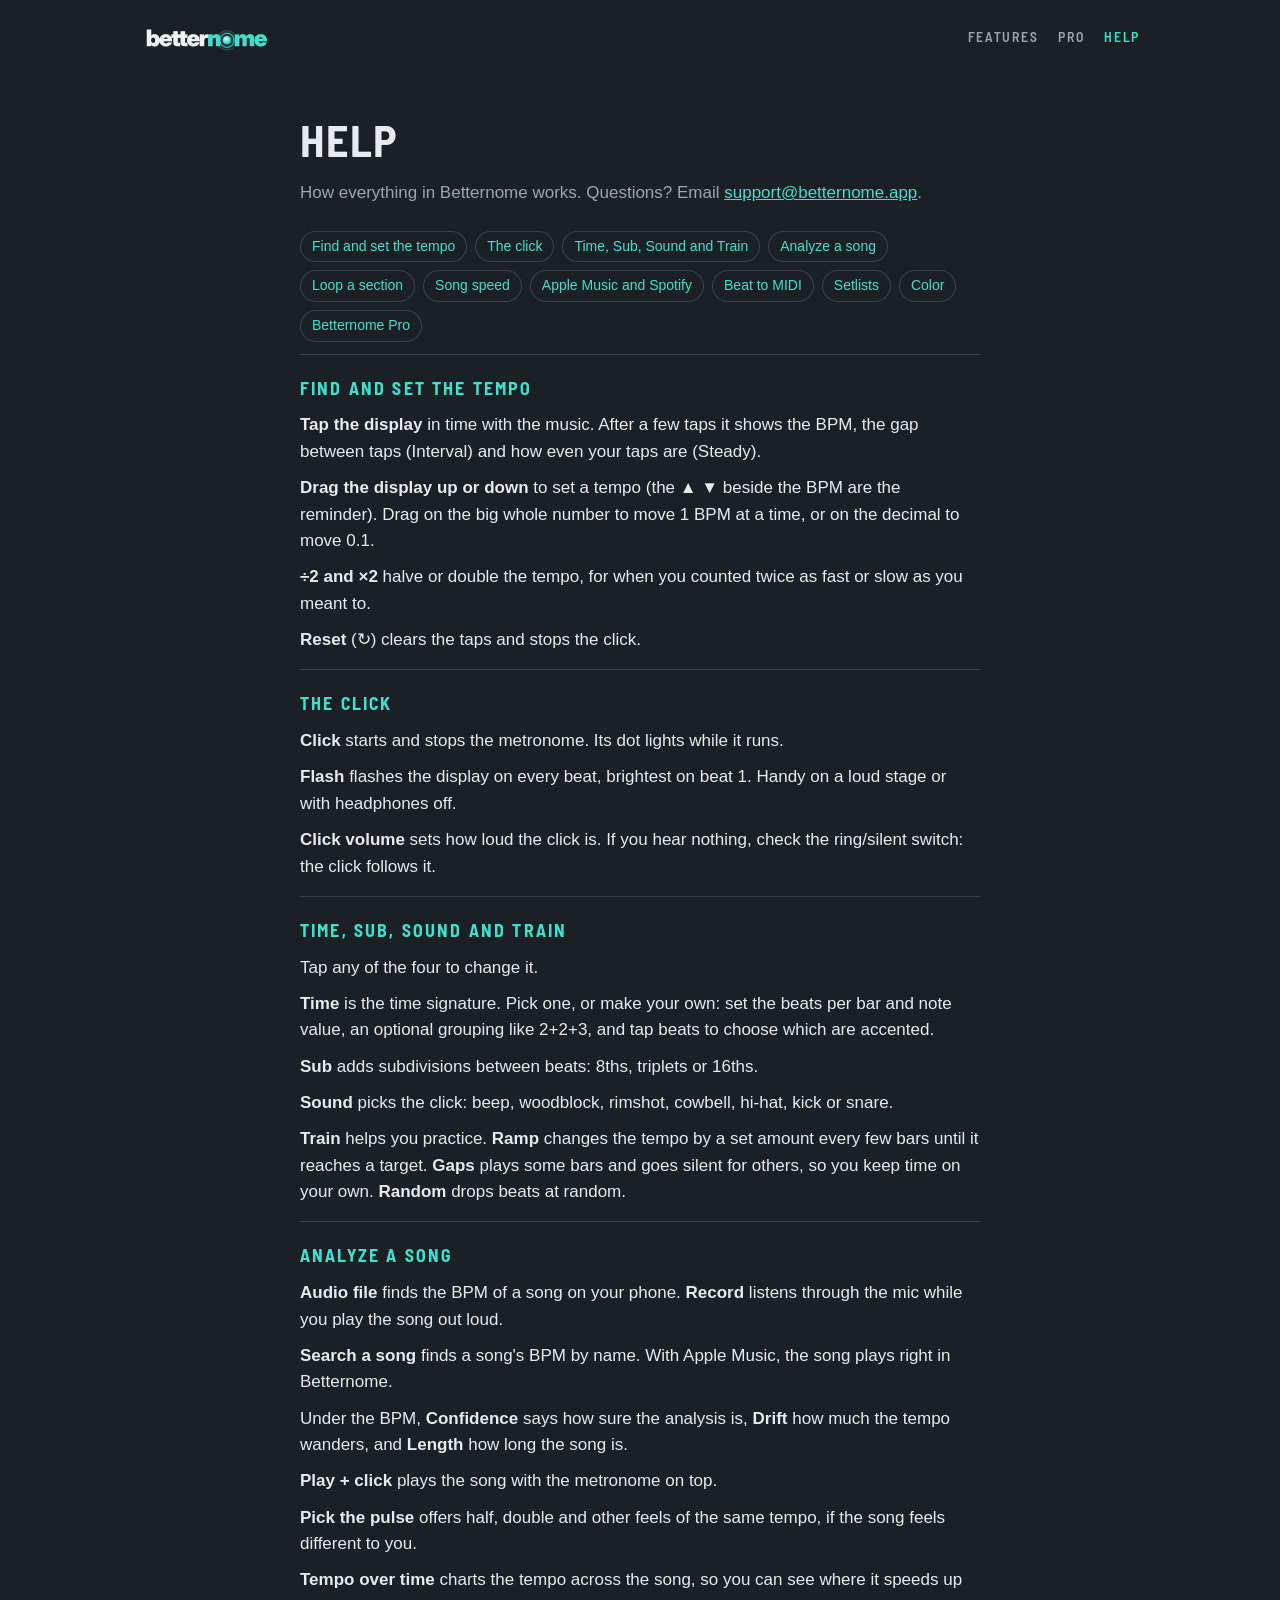
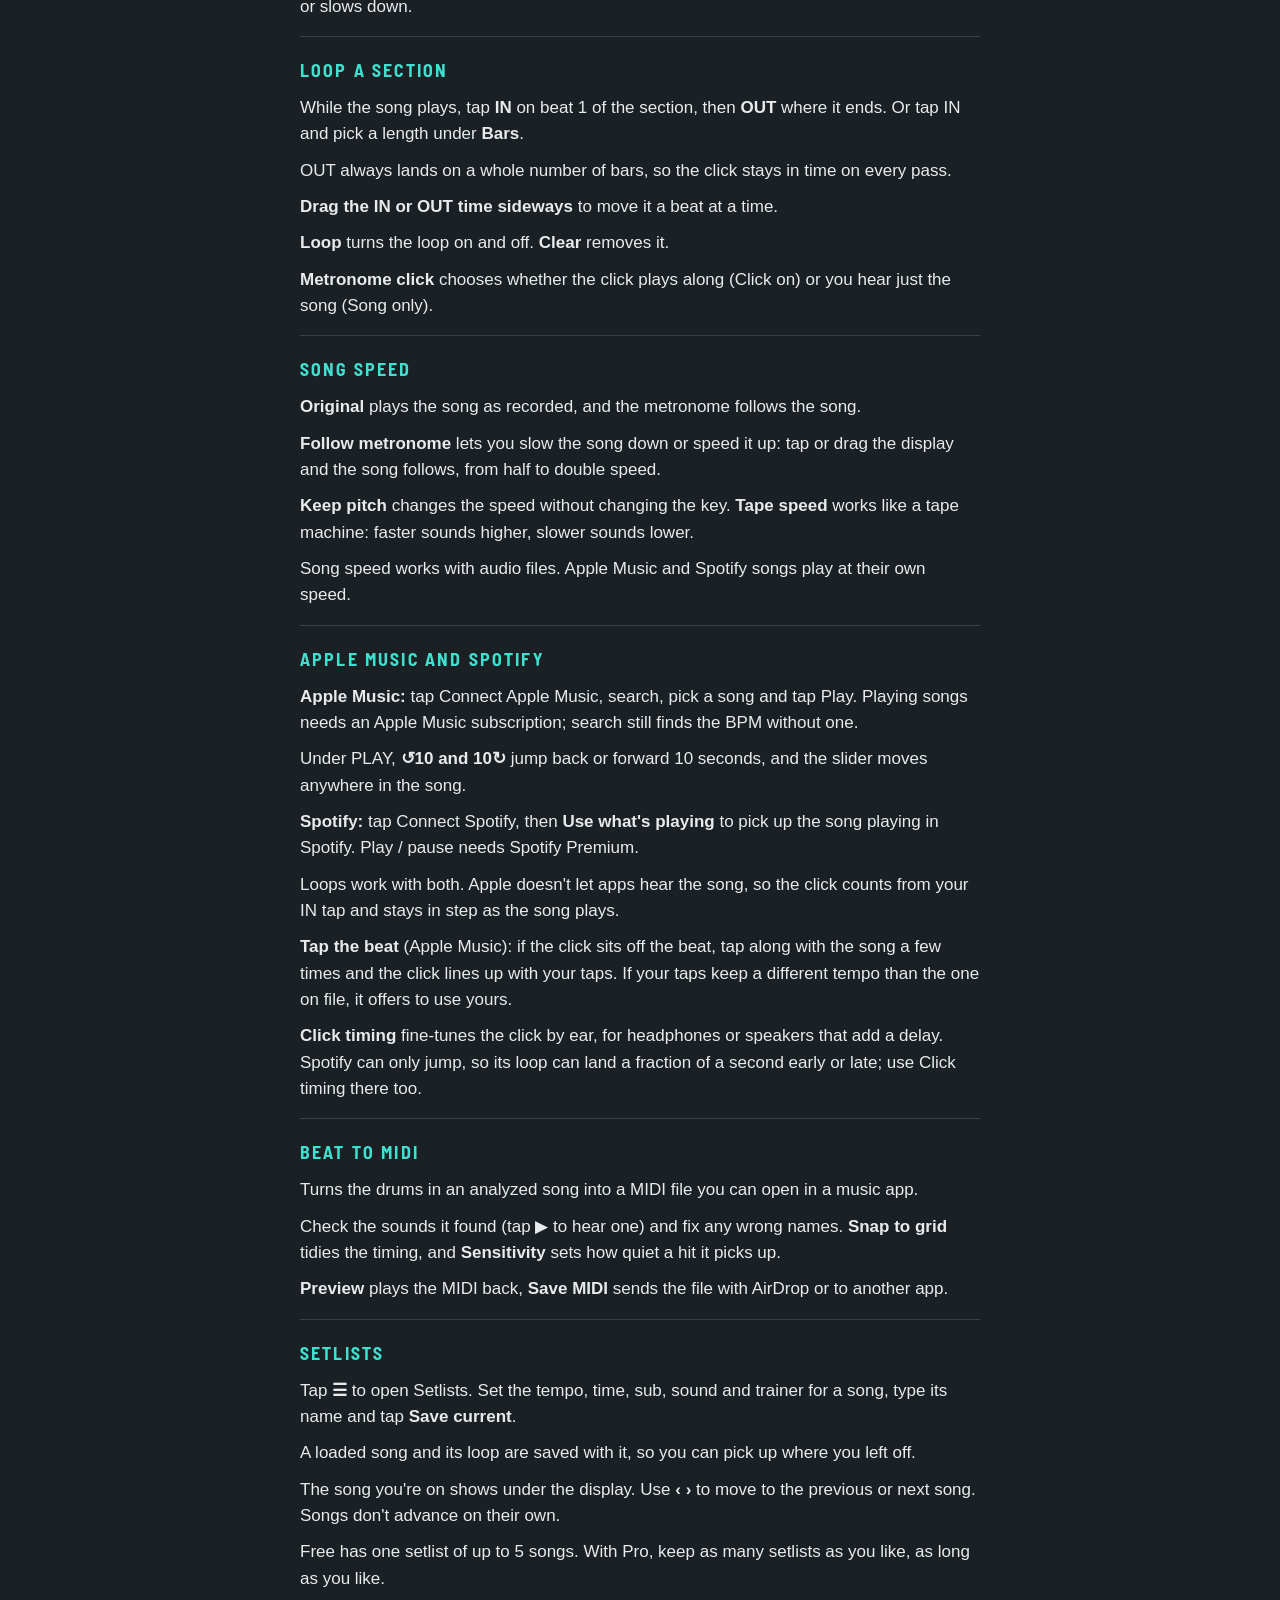
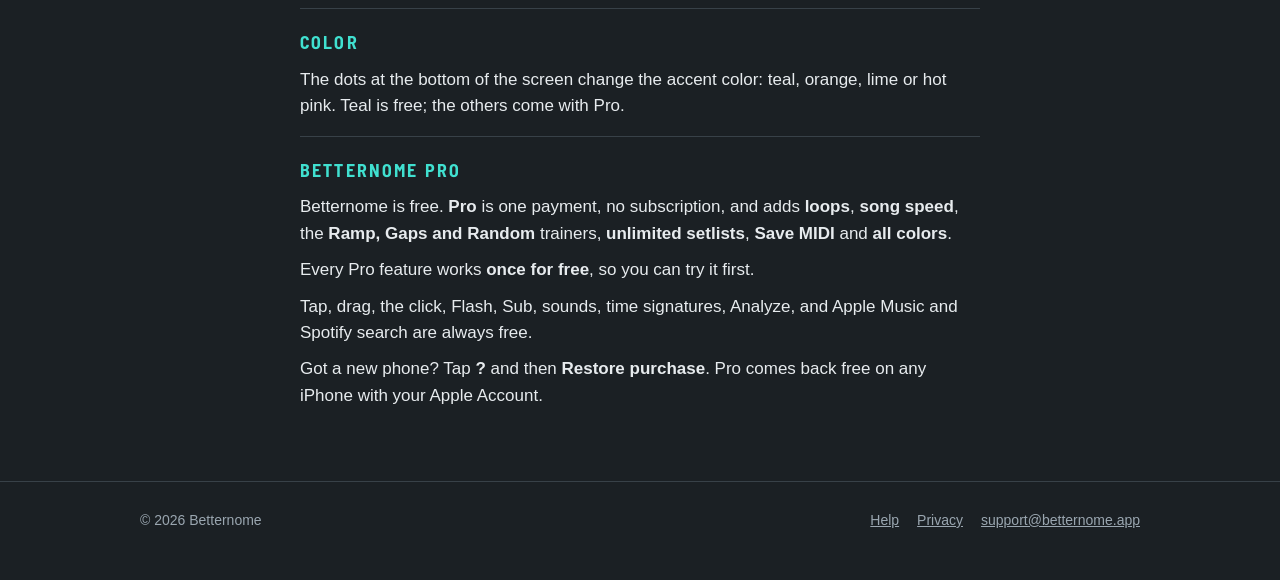
==== help.html @ a517bacc "Update site from Betternome 66b0590" ====
<!doctype html>
<html lang="en">
<head>
<meta charset="utf-8">
<meta name="viewport" content="width=device-width,initial-scale=1">
<title>Help · Betternome</title>
<meta name="description" content="How to use Betternome: tap and set the tempo, analyze songs, loop, slow down, setlists, Apple Music, Spotify and Pro.">
<meta name="theme-color" content="#1b2024">
<link rel="icon" href="assets/favicon.png">
<link rel="apple-touch-icon" href="assets/apple-touch-icon.png">
<link rel="stylesheet" href="style.css">
</head>
<body>
<!-- Generated by scripts/build-help.js from help/content.js. Edit those, not this file. -->
<header class="wrap top">
  <a href="/"><img src="assets/logo.png" alt="Betternome" width="458" height="118"></a>
  <nav><a href="/#features">Features</a><a href="/#pro">Pro</a><a href="help.html" aria-current="page">Help</a></nav>
</header>
<main class="wrap page">
  <h1>Help</h1>
  <p class="lede">How everything in Betternome works. Questions? Email <a href="mailto:support@betternome.app">support@betternome.app</a>.</p>
  <nav class="toc"><a href="#help-tempo">Find and set the tempo</a><a href="#help-click">The click</a><a href="#help-settings">Time, Sub, Sound and Train</a><a href="#help-analyze">Analyze a song</a><a href="#help-loop">Loop a section</a><a href="#help-speed">Song speed</a><a href="#help-streaming">Apple Music and Spotify</a><a href="#help-midi">Beat to MIDI</a><a href="#help-setlists">Setlists</a><a href="#help-color">Color</a><a href="#help-pro">Betternome Pro</a></nav>
<section class="hsec" id="help-tempo"><h3>Find and set the tempo</h3><p><b>Tap the display</b> in time with the music. After a few taps it shows the BPM, the gap between taps (Interval) and how even your taps are (Steady).</p><p><b>Drag the display up or down</b> to set a tempo (the ▲ ▼ beside the BPM are the reminder). Drag on the big whole number to move 1 BPM at a time, or on the decimal to move 0.1.</p><p><b>÷2 and ×2</b> halve or double the tempo, for when you counted twice as fast or slow as you meant to.</p><p><b>Reset</b> (↻) clears the taps and stops the click.</p></section>
<section class="hsec" id="help-click"><h3>The click</h3><p><b>Click</b> starts and stops the metronome. Its dot lights while it runs.</p><p><b>Flash</b> flashes the display on every beat, brightest on beat 1. Handy on a loud stage or with headphones off.</p><p><b>Click volume</b> sets how loud the click is. If you hear nothing, check the ring/silent switch: the click follows it.</p></section>
<section class="hsec" id="help-settings"><h3>Time, Sub, Sound and Train</h3><p>Tap any of the four to change it.</p><p><b>Time</b> is the time signature. Pick one, or make your own: set the beats per bar and note value, an optional grouping like 2+2+3, and tap beats to choose which are accented.</p><p><b>Sub</b> adds subdivisions between beats: 8ths, triplets or 16ths.</p><p><b>Sound</b> picks the click: beep, woodblock, rimshot, cowbell, hi-hat, kick or snare.</p><p><b>Train</b> helps you practice. <b>Ramp</b> changes the tempo by a set amount every few bars until it reaches a target. <b>Gaps</b> plays some bars and goes silent for others, so you keep time on your own. <b>Random</b> drops beats at random.</p></section>
<section class="hsec" id="help-analyze"><h3>Analyze a song</h3><p><b>Audio file</b> finds the BPM of a song on your phone. <b>Record</b> listens through the mic while you play the song out loud.</p><p><b>Search a song</b> finds a song's BPM by name. With Apple Music, the song plays right in Betternome.</p><p>Under the BPM, <b>Confidence</b> says how sure the analysis is, <b>Drift</b> how much the tempo wanders, and <b>Length</b> how long the song is.</p><p><b>Play + click</b> plays the song with the metronome on top.</p><p><b>Pick the pulse</b> offers half, double and other feels of the same tempo, if the song feels different to you.</p><p><b>Tempo over time</b> charts the tempo across the song, so you can see where it speeds up or slows down.</p></section>
<section class="hsec" id="help-loop"><h3>Loop a section</h3><p>While the song plays, tap <b>IN</b> on beat 1 of the section, then <b>OUT</b> where it ends. Or tap IN and pick a length under <b>Bars</b>.</p><p>OUT always lands on a whole number of bars, so the click stays in time on every pass.</p><p><b>Drag the IN or OUT time sideways</b> to move it a beat at a time.</p><p><b>Loop</b> turns the loop on and off. <b>Clear</b> removes it.</p><p><b>Metronome click</b> chooses whether the click plays along (Click on) or you hear just the song (Song only).</p></section>
<section class="hsec" id="help-speed"><h3>Song speed</h3><p><b>Original</b> plays the song as recorded, and the metronome follows the song.</p><p><b>Follow metronome</b> lets you slow the song down or speed it up: tap or drag the display and the song follows, from half to double speed.</p><p><b>Keep pitch</b> changes the speed without changing the key. <b>Tape speed</b> works like a tape machine: faster sounds higher, slower sounds lower.</p><p>Song speed works with audio files. Apple Music and Spotify songs play at their own speed.</p></section>
<section class="hsec" id="help-streaming"><h3>Apple Music and Spotify</h3><p><b>Apple Music:</b> tap Connect Apple Music, search, pick a song and tap Play. Playing songs needs an Apple Music subscription; search still finds the BPM without one.</p><p>Under PLAY, <b>↺10 and 10↻</b> jump back or forward 10 seconds, and the slider moves anywhere in the song.</p><p><b>Spotify:</b> tap Connect Spotify, then <b>Use what's playing</b> to pick up the song playing in Spotify. Play / pause needs Spotify Premium.</p><p>Loops work with both. Apple doesn't let apps hear the song, so the click counts from your IN tap and stays in step as the song plays.</p><p><b>Tap the beat</b> (Apple Music): if the click sits off the beat, tap along with the song a few times and the click lines up with your taps. If your taps keep a different tempo than the one on file, it offers to use yours.</p><p><b>Click timing</b> fine-tunes the click by ear, for headphones or speakers that add a delay. Spotify can only jump, so its loop can land a fraction of a second early or late; use Click timing there too.</p></section>
<section class="hsec" id="help-midi"><h3>Beat to MIDI</h3><p>Turns the drums in an analyzed song into a MIDI file you can open in a music app.</p><p>Check the sounds it found (tap ▶ to hear one) and fix any wrong names. <b>Snap to grid</b> tidies the timing, and <b>Sensitivity</b> sets how quiet a hit it picks up.</p><p><b>Preview</b> plays the MIDI back, <b>Save MIDI</b> sends the file with AirDrop or to another app.</p></section>
<section class="hsec" id="help-setlists"><h3>Setlists</h3><p>Tap <b>☰</b> to open Setlists. Set the tempo, time, sub, sound and trainer for a song, type its name and tap <b>Save current</b>.</p><p>A loaded song and its loop are saved with it, so you can pick up where you left off.</p><p>The song you're on shows under the display. Use <b>‹ ›</b> to move to the previous or next song. Songs don't advance on their own.</p><p>Free has one setlist of up to 5 songs. With Pro, keep as many setlists as you like, as long as you like.</p></section>
<section class="hsec" id="help-color"><h3>Color</h3><p>The dots at the bottom of the screen change the accent color: teal, orange, lime or hot pink. Teal is free; the others come with Pro.</p></section>
<section class="hsec" id="help-pro"><h3>Betternome Pro</h3><p>Betternome is free. <b>Pro</b> is one payment, no subscription, and adds <b>loops</b>, <b>song speed</b>, the <b>Ramp, Gaps and Random</b> trainers, <b>unlimited setlists</b>, <b>Save MIDI</b> and <b>all colors</b>.</p><p>Every Pro feature works <b>once for free</b>, so you can try it first.</p><p>Tap, drag, the click, Flash, Sub, sounds, time signatures, Analyze, and Apple Music and Spotify search are always free.</p><p>Got a new phone? Tap <b>?</b> and then <b>Restore purchase</b>. Pro comes back free on any iPhone with your Apple Account.</p></section>
</main>
<footer>
  <div class="wrap">
    <span>© 2026 Betternome</span>
    <nav><a href="help.html">Help</a><a href="privacy.html">Privacy</a><a href="mailto:support@betternome.app">support@betternome.app</a></nav>
  </div>
</footer>
</body>
</html>
---- style.css ----
/* betternome.app: same dark look and teal accent as the app */
@font-face{font-family:"BSC";font-weight:600;font-display:swap;src:url(assets/bsc-600.woff2) format("woff2")}
@font-face{font-family:"BSC";font-weight:700;font-display:swap;src:url(assets/bsc-700.woff2) format("woff2")}
@font-face{font-family:"DSEG7";font-display:swap;src:url(assets/dseg7.woff2) format("woff2")}
:root{color-scheme:dark;--bg:#1b2024;--panel:#232a2f;--tray:rgba(0,0,0,.22);--ink:#e7ebee;--muted:#9aa6b0;--line:#384148;
  --acc:#40e0d0;--acc-ink:#06201d;--f-display:"BSC",-apple-system,BlinkMacSystemFont,sans-serif;--f-seg:"DSEG7",ui-monospace,monospace}
*{box-sizing:border-box}
body{margin:0;background:var(--bg);color:var(--ink);font:17px/1.55 -apple-system,BlinkMacSystemFont,"Segoe UI",Roboto,sans-serif;-webkit-font-smoothing:antialiased}
a{color:var(--acc)}
.wrap{max-width:1040px;margin:0 auto;padding:0 20px}
.cap{font-family:var(--f-display);font-weight:600;font-size:13px;letter-spacing:.16em;text-transform:uppercase;color:var(--muted)}

/* header */
.top{display:flex;align-items:center;justify-content:space-between;gap:16px;padding-top:20px;padding-bottom:20px}
.top img{height:34px;width:auto;display:block}
.top nav{display:flex;gap:20px}
.top nav a{font-family:var(--f-display);font-weight:600;font-size:14px;letter-spacing:.12em;text-transform:uppercase;color:var(--muted);text-decoration:none}
.top nav a:hover,.top nav a[aria-current]{color:var(--acc)}

/* hero */
.hero{display:grid;grid-template-columns:minmax(0,1.1fr) minmax(0,.9fr);gap:48px;align-items:center;padding-top:40px;padding-bottom:64px}
.hero h1{font-family:var(--f-display);font-weight:700;font-size:clamp(40px,6vw,64px);line-height:1.02;letter-spacing:.01em;text-transform:uppercase;margin:12px 0 18px}
.hero h1 em{font-style:normal;color:var(--acc);text-shadow:0 0 24px rgba(64,224,208,.35)}
.hero p{font-size:19px;color:var(--muted);margin:0 0 28px;max-width:34em}
.btns{display:flex;flex-wrap:wrap;gap:12px;align-items:center}
.btn{display:inline-flex;align-items:center;gap:8px;padding:14px 22px;border-radius:12px;font-family:var(--f-display);font-weight:700;font-size:16px;letter-spacing:.08em;text-transform:uppercase;text-decoration:none}
.btn.primary{background:linear-gradient(180deg,#7ff3e7,#22c2b2);color:var(--acc-ink);box-shadow:0 0 22px rgba(64,224,208,.3)}
.btn.ghost{color:var(--ink);background:var(--panel);box-shadow:inset 0 0 0 1px var(--line)}
.hero .soon{font-size:14px;color:var(--muted);margin:14px 0 0}
.phone{justify-self:center;width:min(320px,80vw);border-radius:34px;overflow:hidden;box-shadow:0 0 0 10px #0d1012,0 0 0 11px var(--line),0 30px 80px rgba(0,0,0,.55),0 0 60px rgba(64,224,208,.12)}
.phone img{display:block;width:100%;height:auto}

/* features */
section{padding:56px 0;border-top:1px solid var(--line)}
section h2{font-family:var(--f-display);font-weight:700;font-size:clamp(28px,4vw,38px);text-transform:uppercase;letter-spacing:.03em;margin:8px 0 28px}
.feats{display:grid;grid-template-columns:repeat(3,minmax(0,1fr));gap:16px}
.feat{background:var(--panel);border-radius:16px;padding:22px;box-shadow:inset 0 0 0 1px var(--line)}
.feat h3{font-family:var(--f-display);font-weight:700;font-size:19px;letter-spacing:.06em;text-transform:uppercase;color:var(--acc);margin:0 0 8px}
.feat p{margin:0;color:var(--ink);font-size:16px}
.split{display:grid;grid-template-columns:minmax(0,1fr) minmax(0,1fr);gap:48px;align-items:center}
.split .phone{width:min(300px,78vw)}
.split ul{margin:0;padding:0;list-style:none;display:grid;gap:14px}
.split li{padding-left:22px;position:relative}
.split li::before{content:"";position:absolute;left:0;top:.6em;width:8px;height:8px;border-radius:50%;background:var(--acc);box-shadow:0 0 8px rgba(64,224,208,.7)}

/* free vs pro */
.plans{display:grid;grid-template-columns:minmax(0,1fr) minmax(0,1fr);gap:16px}
.plan{background:var(--panel);border-radius:16px;padding:24px;box-shadow:inset 0 0 0 1px var(--line)}
.plan.pro{box-shadow:inset 0 0 0 1.5px var(--acc),0 0 30px rgba(64,224,208,.1)}
.plan h3{font-family:var(--f-display);font-weight:700;font-size:22px;letter-spacing:.08em;text-transform:uppercase;margin:0}
.plan .price{font-family:var(--f-display);font-weight:700;font-size:40px;line-height:1.1;color:var(--acc);margin:10px 0 2px;text-shadow:0 0 14px rgba(64,224,208,.4)}
.plan .note{font-size:14px;color:var(--muted);margin:0 0 16px}
.plan ul{margin:0;padding-left:20px;display:grid;gap:6px}

/* footer */
footer{border-top:1px solid var(--line);padding:28px 0 48px;color:var(--muted);font-size:14px}
footer .wrap{display:flex;flex-wrap:wrap;gap:12px 24px;justify-content:space-between}
footer nav{display:flex;flex-wrap:wrap;gap:18px}
footer a{color:var(--muted)}

/* text pages: help and privacy */
.page{max-width:720px;padding-top:24px;padding-bottom:56px}
.page h1{font-family:var(--f-display);font-weight:700;font-size:clamp(32px,5vw,44px);text-transform:uppercase;letter-spacing:.03em;margin:8px 0 6px}
.page .lede{color:var(--muted);margin:0 0 24px}
.toc{display:flex;flex-wrap:wrap;gap:8px;margin:0 0 12px}
.toc a{font-size:14px;text-decoration:none;border-radius:999px;padding:5px 12px;box-shadow:inset 0 0 0 1px var(--line)}
.hsec{border-top:1px solid var(--line);padding:20px 0 6px;scroll-margin-top:16px}
.hsec h3,.page h2{font-family:var(--f-display);font-weight:700;font-size:18px;letter-spacing:.12em;text-transform:uppercase;color:var(--acc);margin:0 0 10px}
.page h2{margin-top:28px}
.hsec p,.page p,.page li{margin:0 0 10px}
.hsec b{color:var(--ink);font-weight:650}

@media (max-width:820px){
  .hero,.split{grid-template-columns:minmax(0,1fr);gap:36px}
  .hero{padding-top:16px}
  .feats{grid-template-columns:minmax(0,1fr)}
  .plans{grid-template-columns:minmax(0,1fr)}
  .split .phone{order:-1}
}
@media (max-width:480px){.top nav{gap:12px}.top nav a{font-size:13px;letter-spacing:.08em}.top img{height:26px}body{font-size:16px}}
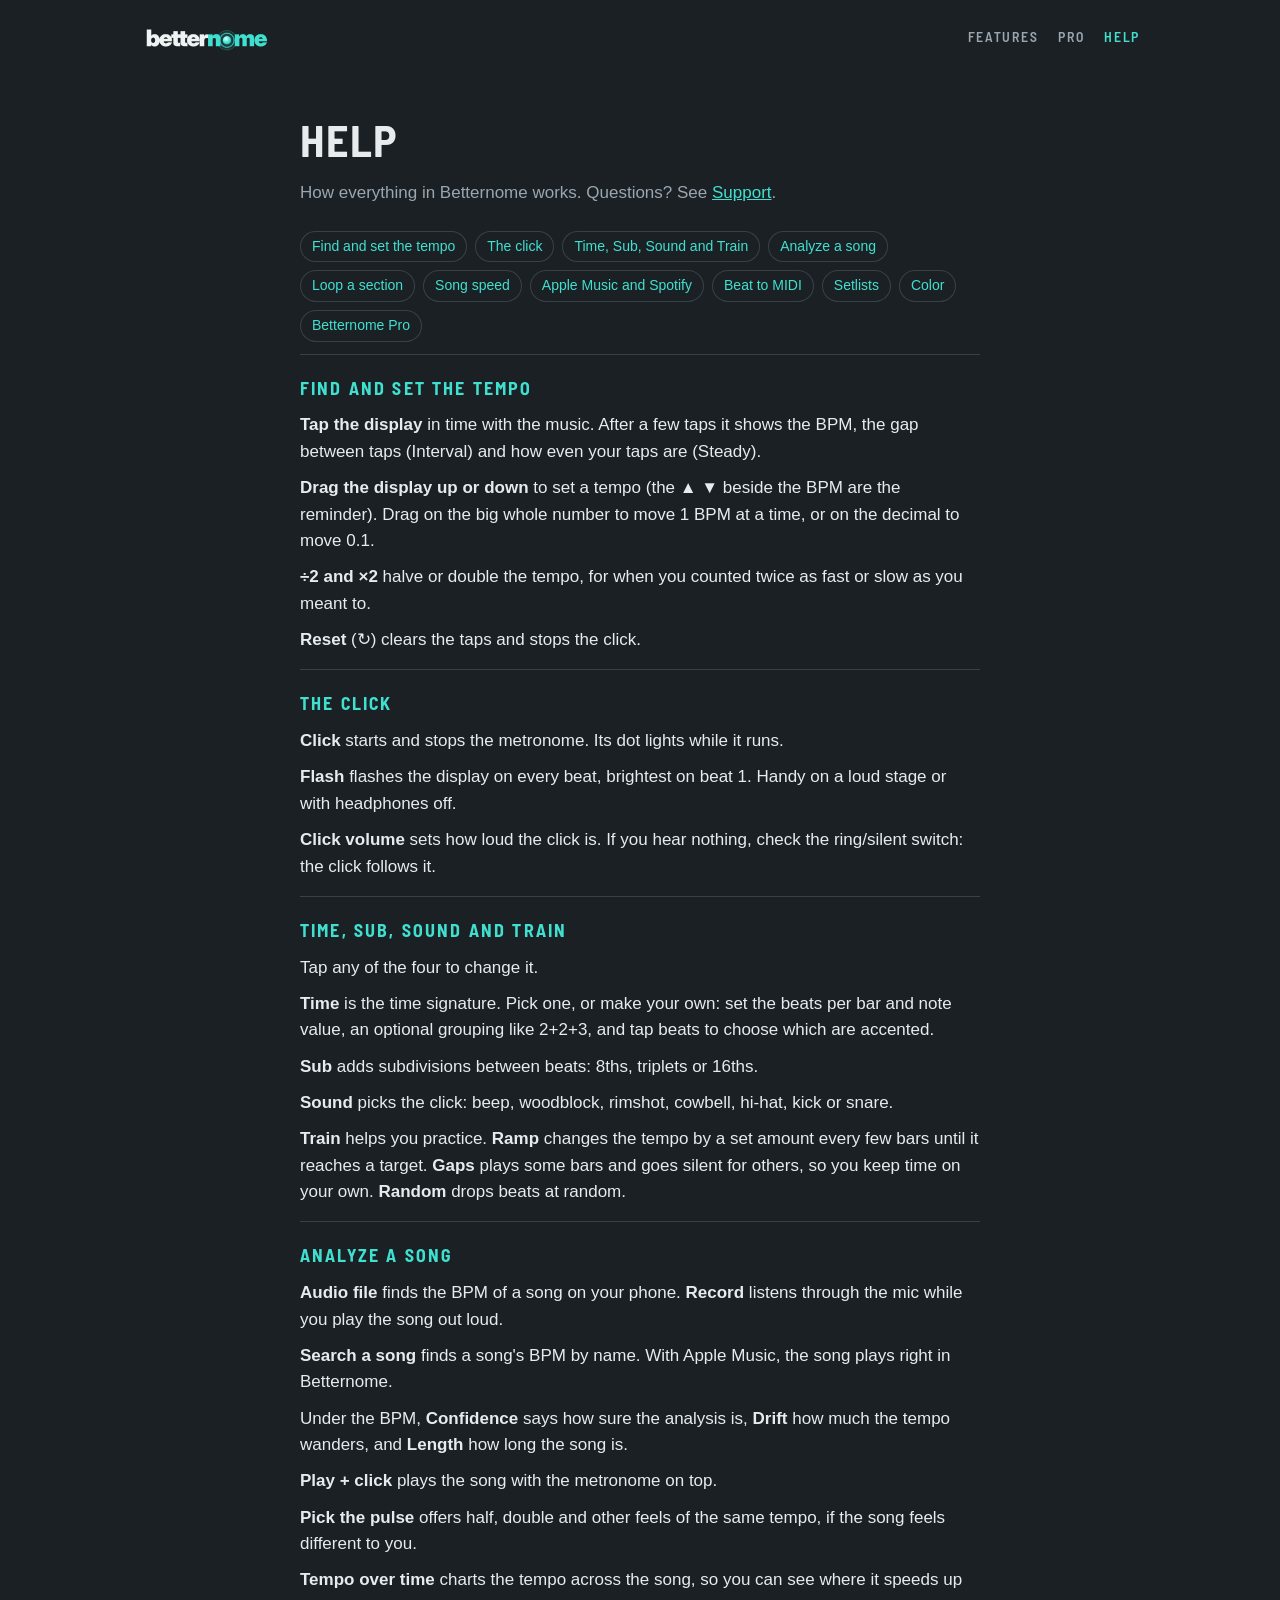
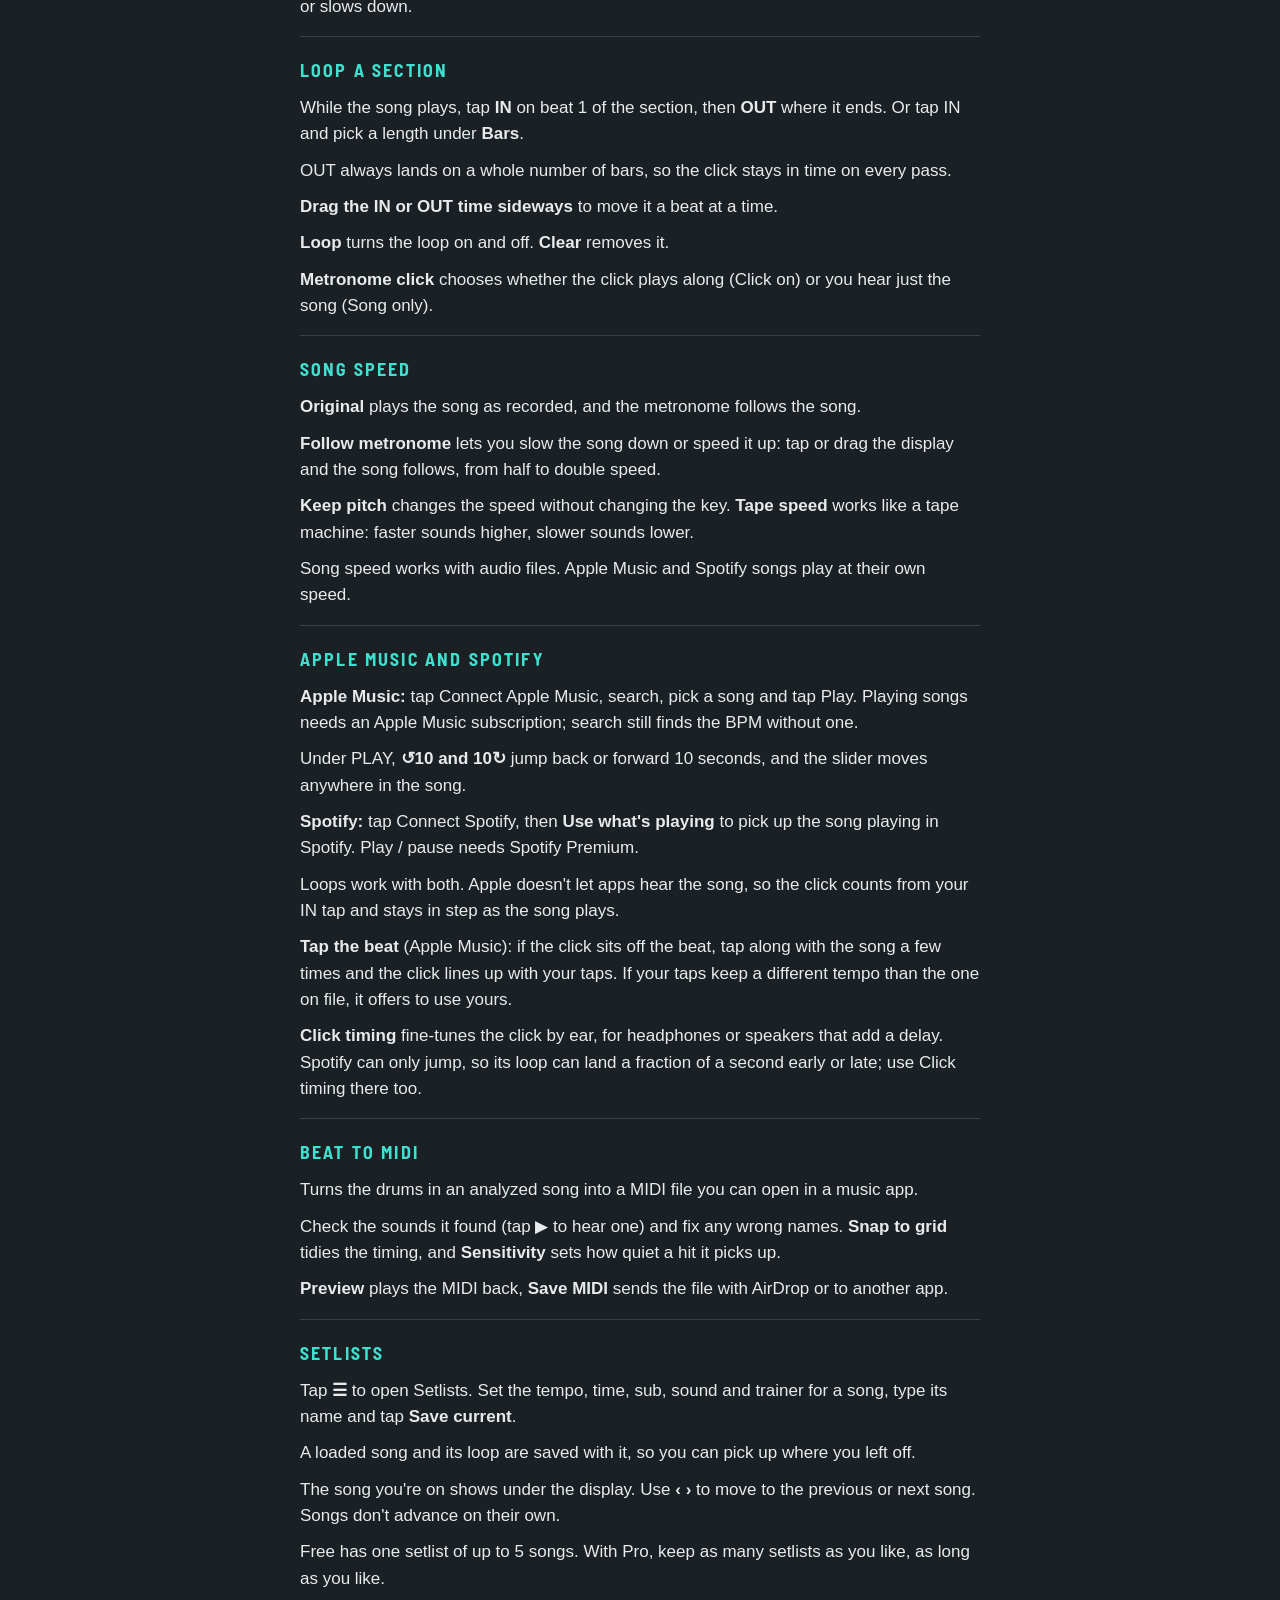
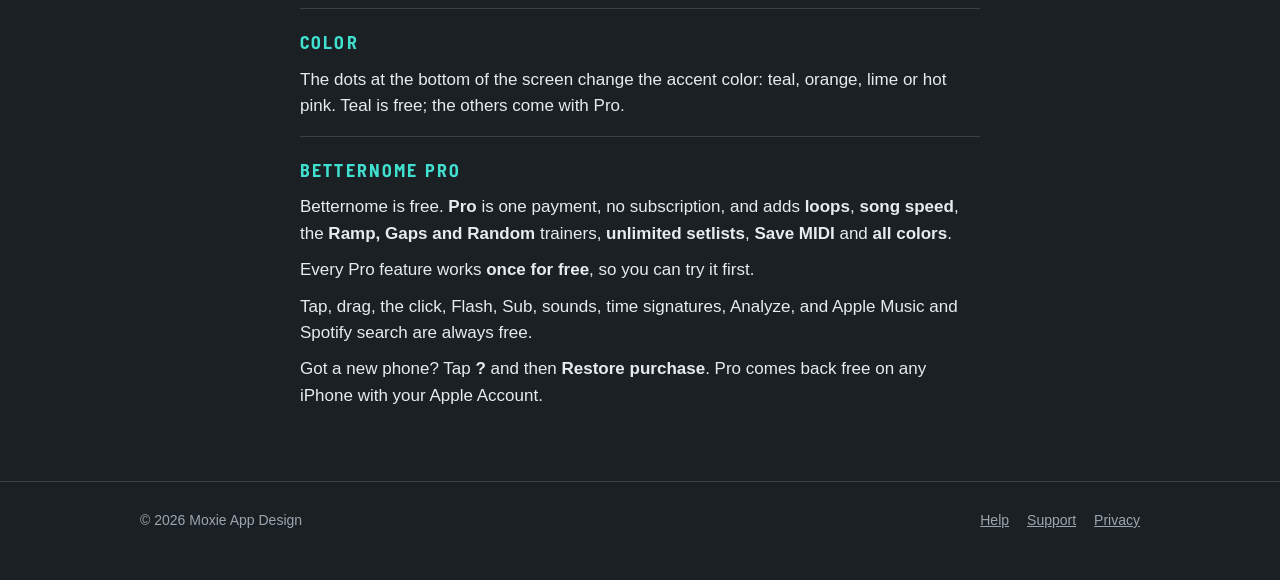
==== commit 06961b97: "Update site from Betternome 07f1827" ====
--- a/help.html
+++ b/help.html
@@ -18,7 +18,7 @@
 </header>
 <main class="wrap page">
   <h1>Help</h1>
-  <p class="lede">How everything in Betternome works. Questions? Email <a href="mailto:support@betternome.app">support@betternome.app</a>.</p>
+  <p class="lede">How everything in Betternome works. Questions? See <a href="support.html">Support</a>.</p>
   <nav class="toc"><a href="#help-tempo">Find and set the tempo</a><a href="#help-click">The click</a><a href="#help-settings">Time, Sub, Sound and Train</a><a href="#help-analyze">Analyze a song</a><a href="#help-loop">Loop a section</a><a href="#help-speed">Song speed</a><a href="#help-streaming">Apple Music and Spotify</a><a href="#help-midi">Beat to MIDI</a><a href="#help-setlists">Setlists</a><a href="#help-color">Color</a><a href="#help-pro">Betternome Pro</a></nav>
 <section class="hsec" id="help-tempo"><h3>Find and set the tempo</h3><p><b>Tap the display</b> in time with the music. After a few taps it shows the BPM, the gap between taps (Interval) and how even your taps are (Steady).</p><p><b>Drag the display up or down</b> to set a tempo (the ▲ ▼ beside the BPM are the reminder). Drag on the big whole number to move 1 BPM at a time, or on the decimal to move 0.1.</p><p><b>÷2 and ×2</b> halve or double the tempo, for when you counted twice as fast or slow as you meant to.</p><p><b>Reset</b> (↻) clears the taps and stops the click.</p></section>
 <section class="hsec" id="help-click"><h3>The click</h3><p><b>Click</b> starts and stops the metronome. Its dot lights while it runs.</p><p><b>Flash</b> flashes the display on every beat, brightest on beat 1. Handy on a loud stage or with headphones off.</p><p><b>Click volume</b> sets how loud the click is. If you hear nothing, check the ring/silent switch: the click follows it.</p></section>
@@ -34,8 +34,8 @@
 </main>
 <footer>
   <div class="wrap">
-    <span>© 2026 Betternome</span>
-    <nav><a href="help.html">Help</a><a href="privacy.html">Privacy</a><a href="mailto:support@betternome.app">support@betternome.app</a></nav>
+    <span>© 2026 Moxie App Design</span>
+    <nav><a href="help.html" aria-current="page">Help</a><a href="support.html">Support</a><a href="privacy.html">Privacy</a></nav>
   </div>
 </footer>
 </body>
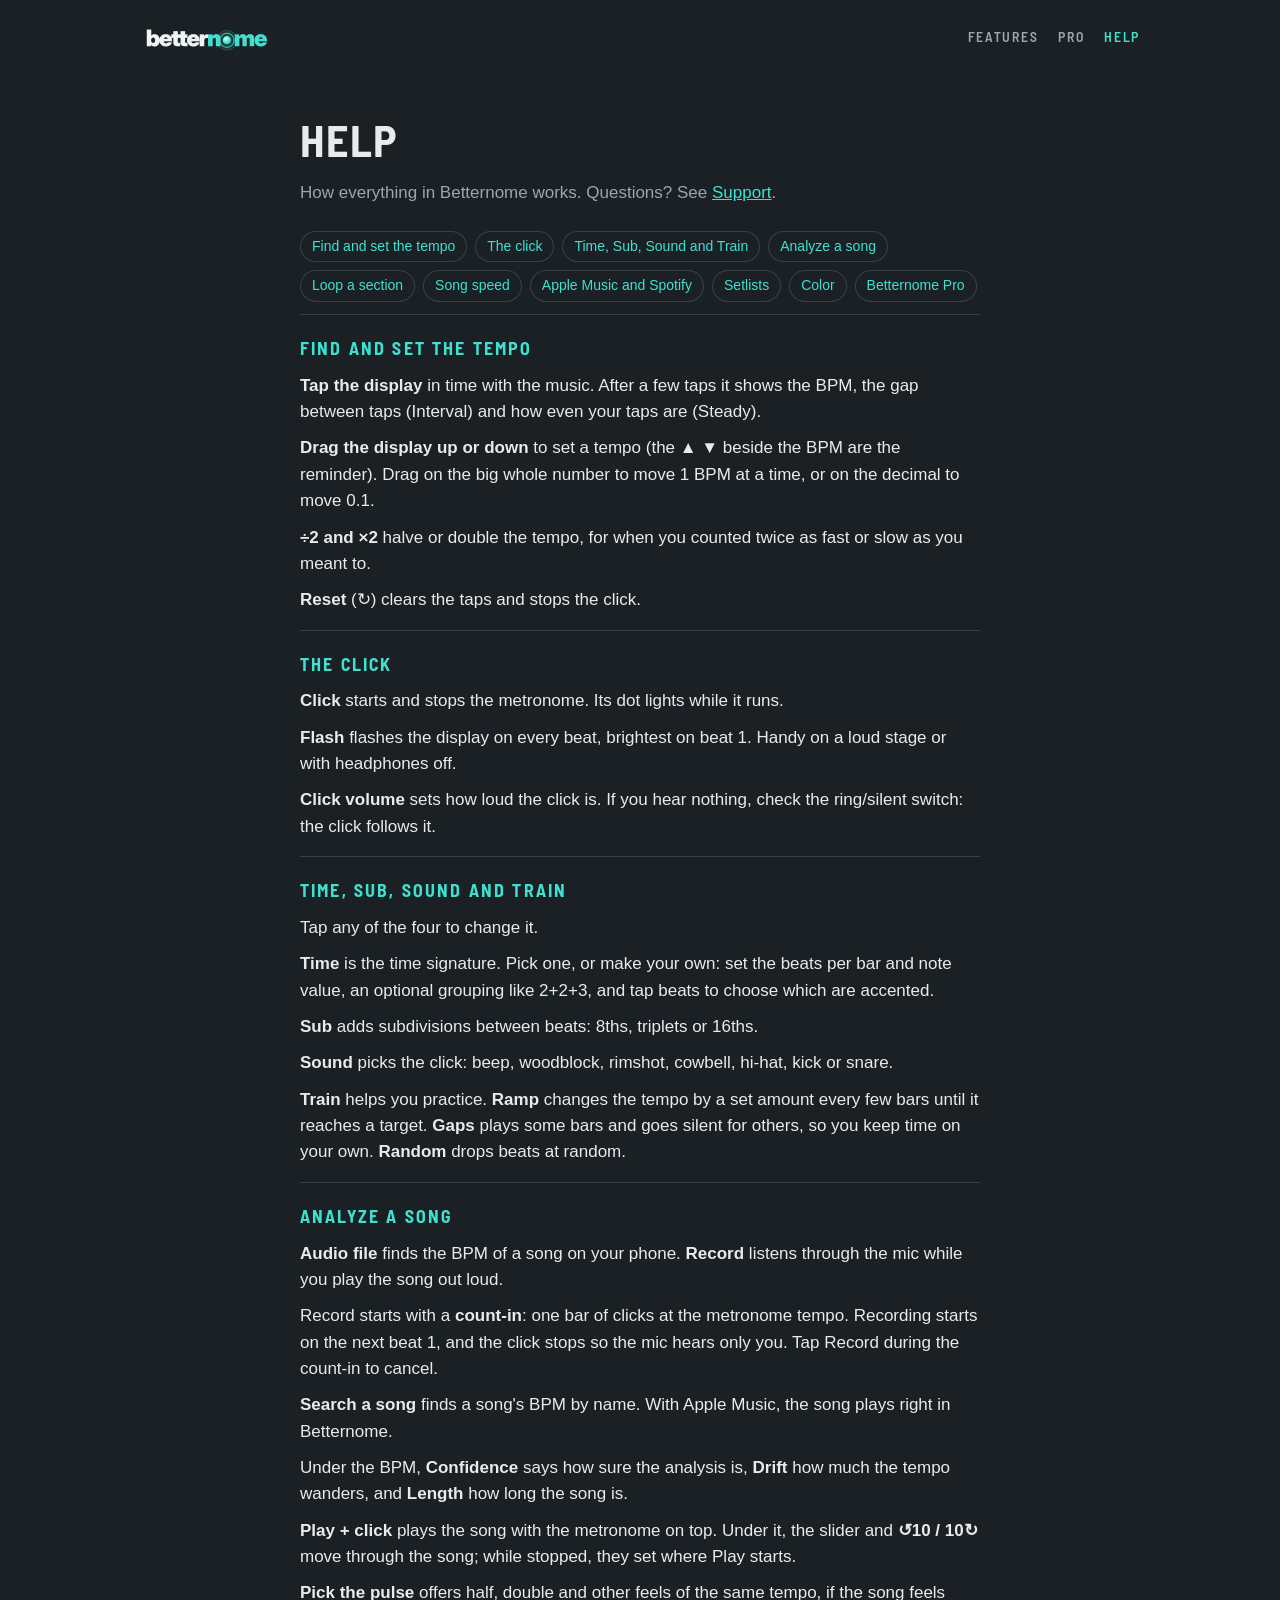
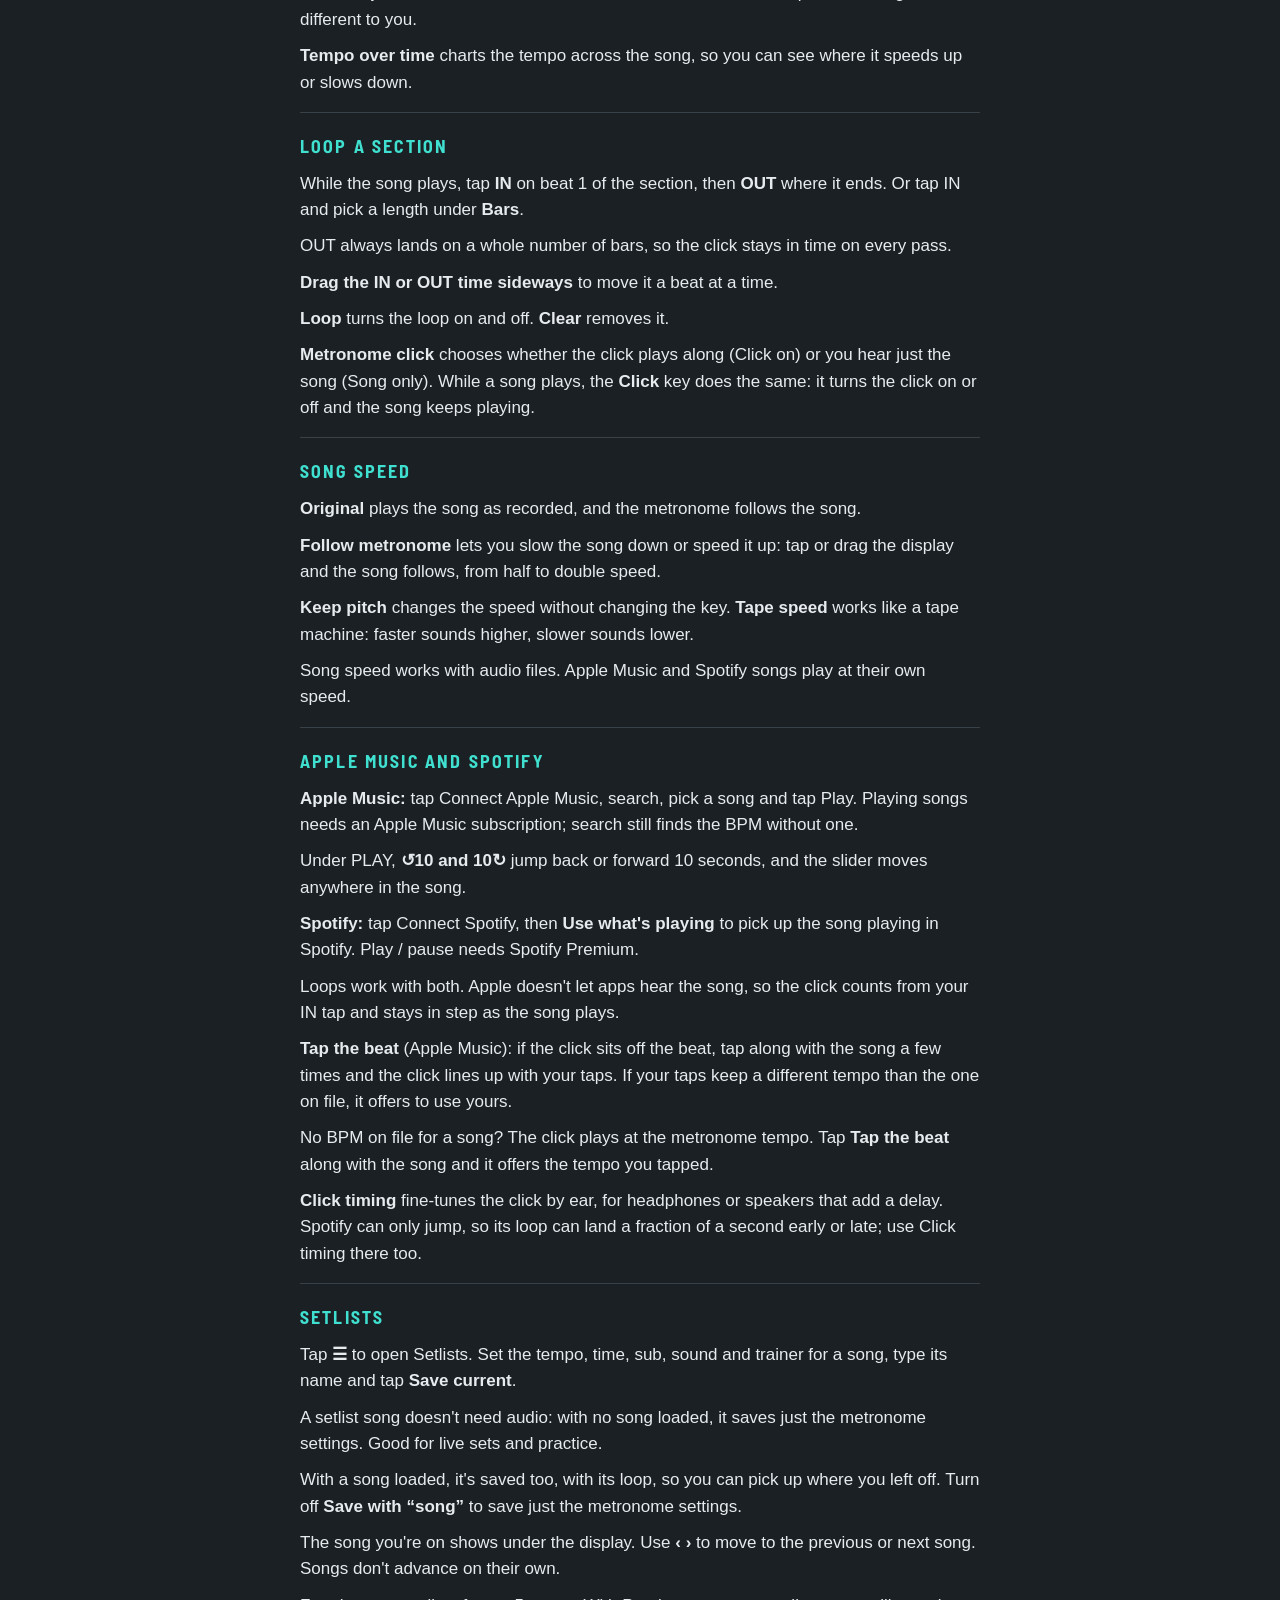
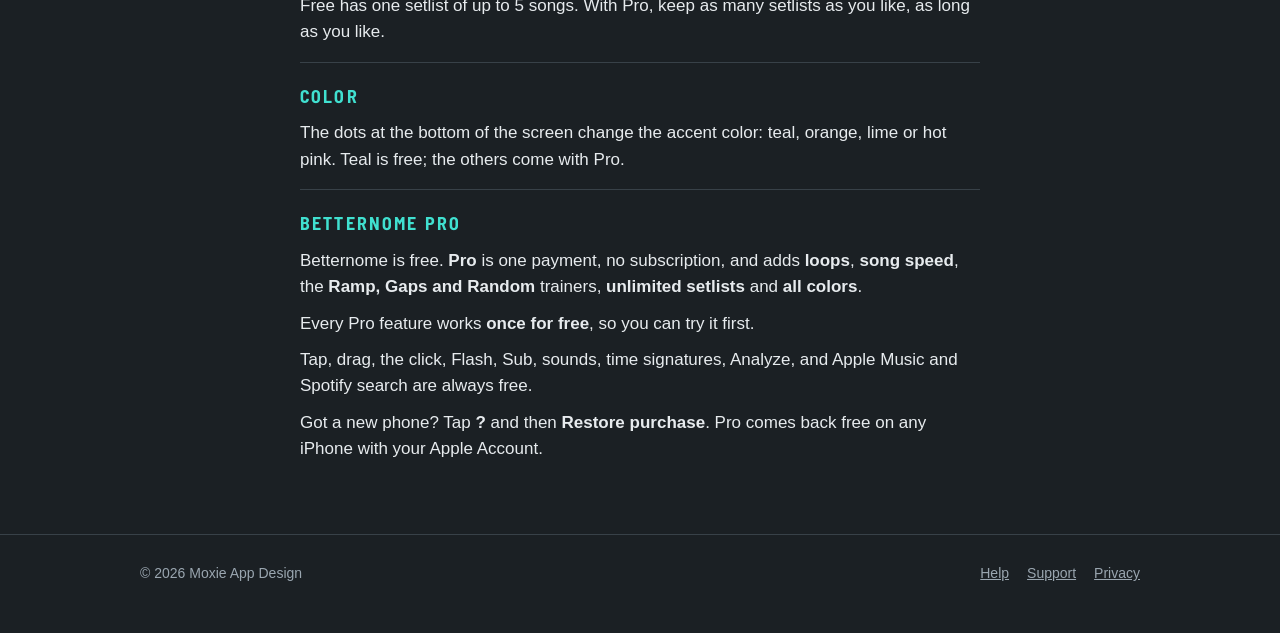
==== commit 2ae6532f: "Update site from Betternome 90f6c51" ====
--- a/help.html
+++ b/help.html
@@ -19,18 +19,17 @@
 <main class="wrap page">
   <h1>Help</h1>
   <p class="lede">How everything in Betternome works. Questions? See <a href="support.html">Support</a>.</p>
-  <nav class="toc"><a href="#help-tempo">Find and set the tempo</a><a href="#help-click">The click</a><a href="#help-settings">Time, Sub, Sound and Train</a><a href="#help-analyze">Analyze a song</a><a href="#help-loop">Loop a section</a><a href="#help-speed">Song speed</a><a href="#help-streaming">Apple Music and Spotify</a><a href="#help-midi">Beat to MIDI</a><a href="#help-setlists">Setlists</a><a href="#help-color">Color</a><a href="#help-pro">Betternome Pro</a></nav>
+  <nav class="toc"><a href="#help-tempo">Find and set the tempo</a><a href="#help-click">The click</a><a href="#help-settings">Time, Sub, Sound and Train</a><a href="#help-analyze">Analyze a song</a><a href="#help-loop">Loop a section</a><a href="#help-speed">Song speed</a><a href="#help-streaming">Apple Music and Spotify</a><a href="#help-setlists">Setlists</a><a href="#help-color">Color</a><a href="#help-pro">Betternome Pro</a></nav>
 <section class="hsec" id="help-tempo"><h3>Find and set the tempo</h3><p><b>Tap the display</b> in time with the music. After a few taps it shows the BPM, the gap between taps (Interval) and how even your taps are (Steady).</p><p><b>Drag the display up or down</b> to set a tempo (the ▲ ▼ beside the BPM are the reminder). Drag on the big whole number to move 1 BPM at a time, or on the decimal to move 0.1.</p><p><b>÷2 and ×2</b> halve or double the tempo, for when you counted twice as fast or slow as you meant to.</p><p><b>Reset</b> (↻) clears the taps and stops the click.</p></section>
 <section class="hsec" id="help-click"><h3>The click</h3><p><b>Click</b> starts and stops the metronome. Its dot lights while it runs.</p><p><b>Flash</b> flashes the display on every beat, brightest on beat 1. Handy on a loud stage or with headphones off.</p><p><b>Click volume</b> sets how loud the click is. If you hear nothing, check the ring/silent switch: the click follows it.</p></section>
 <section class="hsec" id="help-settings"><h3>Time, Sub, Sound and Train</h3><p>Tap any of the four to change it.</p><p><b>Time</b> is the time signature. Pick one, or make your own: set the beats per bar and note value, an optional grouping like 2+2+3, and tap beats to choose which are accented.</p><p><b>Sub</b> adds subdivisions between beats: 8ths, triplets or 16ths.</p><p><b>Sound</b> picks the click: beep, woodblock, rimshot, cowbell, hi-hat, kick or snare.</p><p><b>Train</b> helps you practice. <b>Ramp</b> changes the tempo by a set amount every few bars until it reaches a target. <b>Gaps</b> plays some bars and goes silent for others, so you keep time on your own. <b>Random</b> drops beats at random.</p></section>
-<section class="hsec" id="help-analyze"><h3>Analyze a song</h3><p><b>Audio file</b> finds the BPM of a song on your phone. <b>Record</b> listens through the mic while you play the song out loud.</p><p><b>Search a song</b> finds a song's BPM by name. With Apple Music, the song plays right in Betternome.</p><p>Under the BPM, <b>Confidence</b> says how sure the analysis is, <b>Drift</b> how much the tempo wanders, and <b>Length</b> how long the song is.</p><p><b>Play + click</b> plays the song with the metronome on top.</p><p><b>Pick the pulse</b> offers half, double and other feels of the same tempo, if the song feels different to you.</p><p><b>Tempo over time</b> charts the tempo across the song, so you can see where it speeds up or slows down.</p></section>
-<section class="hsec" id="help-loop"><h3>Loop a section</h3><p>While the song plays, tap <b>IN</b> on beat 1 of the section, then <b>OUT</b> where it ends. Or tap IN and pick a length under <b>Bars</b>.</p><p>OUT always lands on a whole number of bars, so the click stays in time on every pass.</p><p><b>Drag the IN or OUT time sideways</b> to move it a beat at a time.</p><p><b>Loop</b> turns the loop on and off. <b>Clear</b> removes it.</p><p><b>Metronome click</b> chooses whether the click plays along (Click on) or you hear just the song (Song only).</p></section>
+<section class="hsec" id="help-analyze"><h3>Analyze a song</h3><p><b>Audio file</b> finds the BPM of a song on your phone. <b>Record</b> listens through the mic while you play the song out loud.</p><p>Record starts with a <b>count-in</b>: one bar of clicks at the metronome tempo. Recording starts on the next beat 1, and the click stops so the mic hears only you. Tap Record during the count-in to cancel.</p><p><b>Search a song</b> finds a song's BPM by name. With Apple Music, the song plays right in Betternome.</p><p>Under the BPM, <b>Confidence</b> says how sure the analysis is, <b>Drift</b> how much the tempo wanders, and <b>Length</b> how long the song is.</p><p><b>Play + click</b> plays the song with the metronome on top. Under it, the slider and <b>↺10 / 10↻</b> move through the song; while stopped, they set where Play starts.</p><p><b>Pick the pulse</b> offers half, double and other feels of the same tempo, if the song feels different to you.</p><p><b>Tempo over time</b> charts the tempo across the song, so you can see where it speeds up or slows down.</p></section>
+<section class="hsec" id="help-loop"><h3>Loop a section</h3><p>While the song plays, tap <b>IN</b> on beat 1 of the section, then <b>OUT</b> where it ends. Or tap IN and pick a length under <b>Bars</b>.</p><p>OUT always lands on a whole number of bars, so the click stays in time on every pass.</p><p><b>Drag the IN or OUT time sideways</b> to move it a beat at a time.</p><p><b>Loop</b> turns the loop on and off. <b>Clear</b> removes it.</p><p><b>Metronome click</b> chooses whether the click plays along (Click on) or you hear just the song (Song only). While a song plays, the <b>Click</b> key does the same: it turns the click on or off and the song keeps playing.</p></section>
 <section class="hsec" id="help-speed"><h3>Song speed</h3><p><b>Original</b> plays the song as recorded, and the metronome follows the song.</p><p><b>Follow metronome</b> lets you slow the song down or speed it up: tap or drag the display and the song follows, from half to double speed.</p><p><b>Keep pitch</b> changes the speed without changing the key. <b>Tape speed</b> works like a tape machine: faster sounds higher, slower sounds lower.</p><p>Song speed works with audio files. Apple Music and Spotify songs play at their own speed.</p></section>
-<section class="hsec" id="help-streaming"><h3>Apple Music and Spotify</h3><p><b>Apple Music:</b> tap Connect Apple Music, search, pick a song and tap Play. Playing songs needs an Apple Music subscription; search still finds the BPM without one.</p><p>Under PLAY, <b>↺10 and 10↻</b> jump back or forward 10 seconds, and the slider moves anywhere in the song.</p><p><b>Spotify:</b> tap Connect Spotify, then <b>Use what's playing</b> to pick up the song playing in Spotify. Play / pause needs Spotify Premium.</p><p>Loops work with both. Apple doesn't let apps hear the song, so the click counts from your IN tap and stays in step as the song plays.</p><p><b>Tap the beat</b> (Apple Music): if the click sits off the beat, tap along with the song a few times and the click lines up with your taps. If your taps keep a different tempo than the one on file, it offers to use yours.</p><p><b>Click timing</b> fine-tunes the click by ear, for headphones or speakers that add a delay. Spotify can only jump, so its loop can land a fraction of a second early or late; use Click timing there too.</p></section>
-<section class="hsec" id="help-midi"><h3>Beat to MIDI</h3><p>Turns the drums in an analyzed song into a MIDI file you can open in a music app.</p><p>Check the sounds it found (tap ▶ to hear one) and fix any wrong names. <b>Snap to grid</b> tidies the timing, and <b>Sensitivity</b> sets how quiet a hit it picks up.</p><p><b>Preview</b> plays the MIDI back, <b>Save MIDI</b> sends the file with AirDrop or to another app.</p></section>
-<section class="hsec" id="help-setlists"><h3>Setlists</h3><p>Tap <b>☰</b> to open Setlists. Set the tempo, time, sub, sound and trainer for a song, type its name and tap <b>Save current</b>.</p><p>A loaded song and its loop are saved with it, so you can pick up where you left off.</p><p>The song you're on shows under the display. Use <b>‹ ›</b> to move to the previous or next song. Songs don't advance on their own.</p><p>Free has one setlist of up to 5 songs. With Pro, keep as many setlists as you like, as long as you like.</p></section>
+<section class="hsec" id="help-streaming"><h3>Apple Music and Spotify</h3><p><b>Apple Music:</b> tap Connect Apple Music, search, pick a song and tap Play. Playing songs needs an Apple Music subscription; search still finds the BPM without one.</p><p>Under PLAY, <b>↺10 and 10↻</b> jump back or forward 10 seconds, and the slider moves anywhere in the song.</p><p><b>Spotify:</b> tap Connect Spotify, then <b>Use what's playing</b> to pick up the song playing in Spotify. Play / pause needs Spotify Premium.</p><p>Loops work with both. Apple doesn't let apps hear the song, so the click counts from your IN tap and stays in step as the song plays.</p><p><b>Tap the beat</b> (Apple Music): if the click sits off the beat, tap along with the song a few times and the click lines up with your taps. If your taps keep a different tempo than the one on file, it offers to use yours.</p><p>No BPM on file for a song? The click plays at the metronome tempo. Tap <b>Tap the beat</b> along with the song and it offers the tempo you tapped.</p><p><b>Click timing</b> fine-tunes the click by ear, for headphones or speakers that add a delay. Spotify can only jump, so its loop can land a fraction of a second early or late; use Click timing there too.</p></section>
+<section class="hsec" id="help-setlists"><h3>Setlists</h3><p>Tap <b>☰</b> to open Setlists. Set the tempo, time, sub, sound and trainer for a song, type its name and tap <b>Save current</b>.</p><p>A setlist song doesn't need audio: with no song loaded, it saves just the metronome settings. Good for live sets and practice.</p><p>With a song loaded, it's saved too, with its loop, so you can pick up where you left off. Turn off <b>Save with “song”</b> to save just the metronome settings.</p><p>The song you're on shows under the display. Use <b>‹ ›</b> to move to the previous or next song. Songs don't advance on their own.</p><p>Free has one setlist of up to 5 songs. With Pro, keep as many setlists as you like, as long as you like.</p></section>
 <section class="hsec" id="help-color"><h3>Color</h3><p>The dots at the bottom of the screen change the accent color: teal, orange, lime or hot pink. Teal is free; the others come with Pro.</p></section>
-<section class="hsec" id="help-pro"><h3>Betternome Pro</h3><p>Betternome is free. <b>Pro</b> is one payment, no subscription, and adds <b>loops</b>, <b>song speed</b>, the <b>Ramp, Gaps and Random</b> trainers, <b>unlimited setlists</b>, <b>Save MIDI</b> and <b>all colors</b>.</p><p>Every Pro feature works <b>once for free</b>, so you can try it first.</p><p>Tap, drag, the click, Flash, Sub, sounds, time signatures, Analyze, and Apple Music and Spotify search are always free.</p><p>Got a new phone? Tap <b>?</b> and then <b>Restore purchase</b>. Pro comes back free on any iPhone with your Apple Account.</p></section>
+<section class="hsec" id="help-pro"><h3>Betternome Pro</h3><p>Betternome is free. <b>Pro</b> is one payment, no subscription, and adds <b>loops</b>, <b>song speed</b>, the <b>Ramp, Gaps and Random</b> trainers, <b>unlimited setlists</b> and <b>all colors</b>.</p><p>Every Pro feature works <b>once for free</b>, so you can try it first.</p><p>Tap, drag, the click, Flash, Sub, sounds, time signatures, Analyze, and Apple Music and Spotify search are always free.</p><p>Got a new phone? Tap <b>?</b> and then <b>Restore purchase</b>. Pro comes back free on any iPhone with your Apple Account.</p></section>
 </main>
 <footer>
   <div class="wrap">
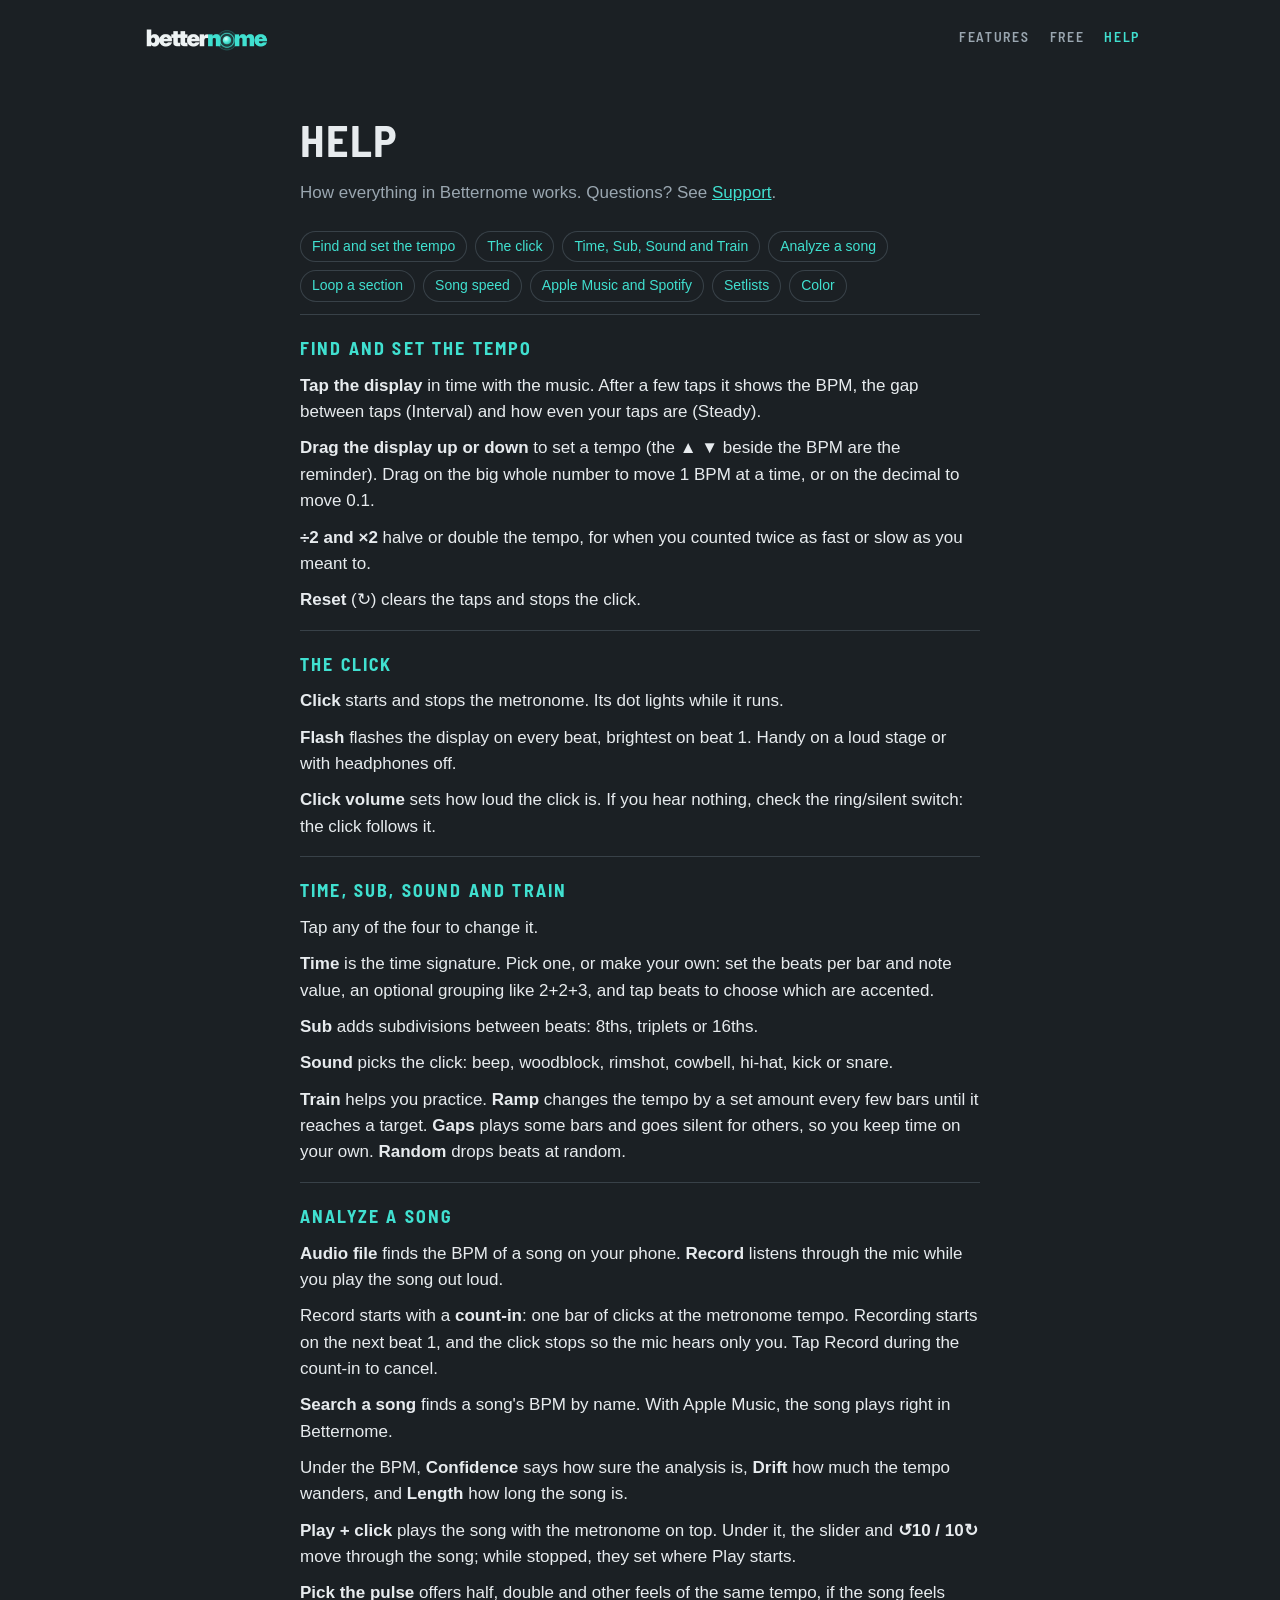
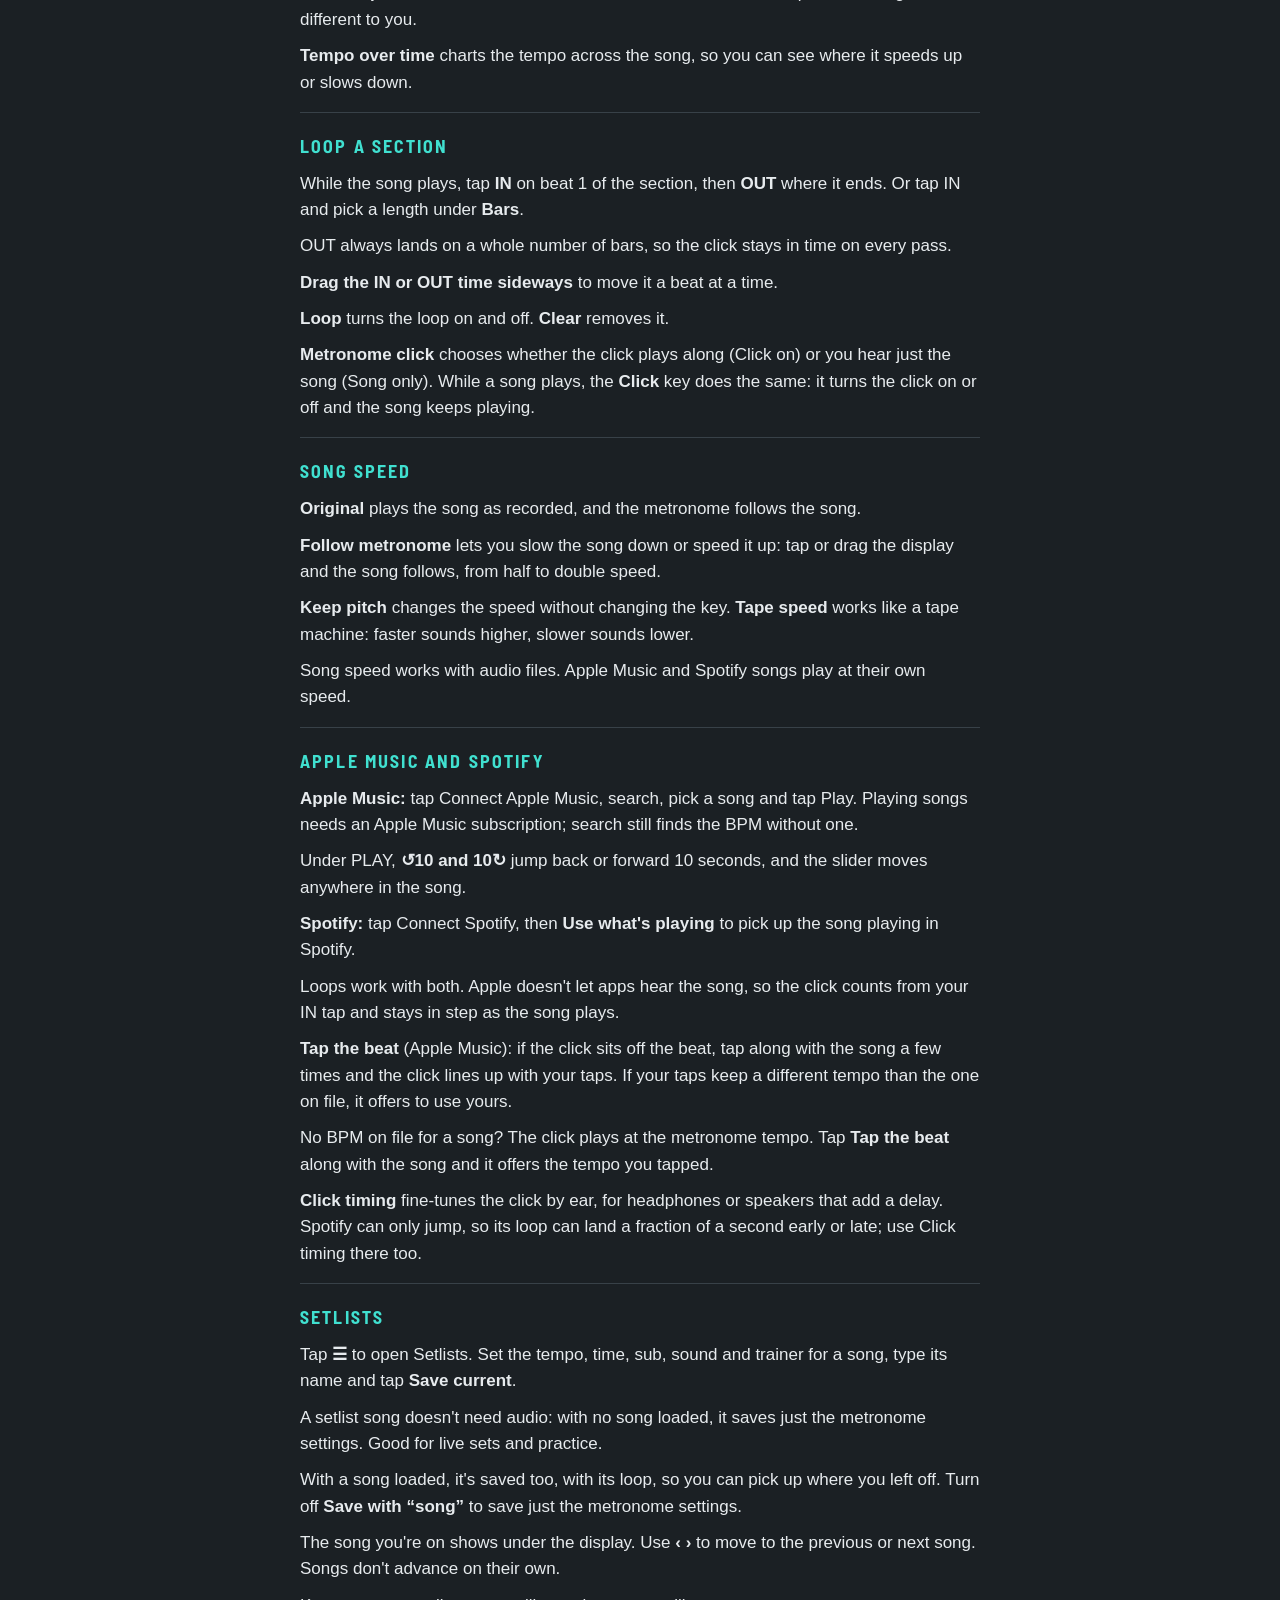
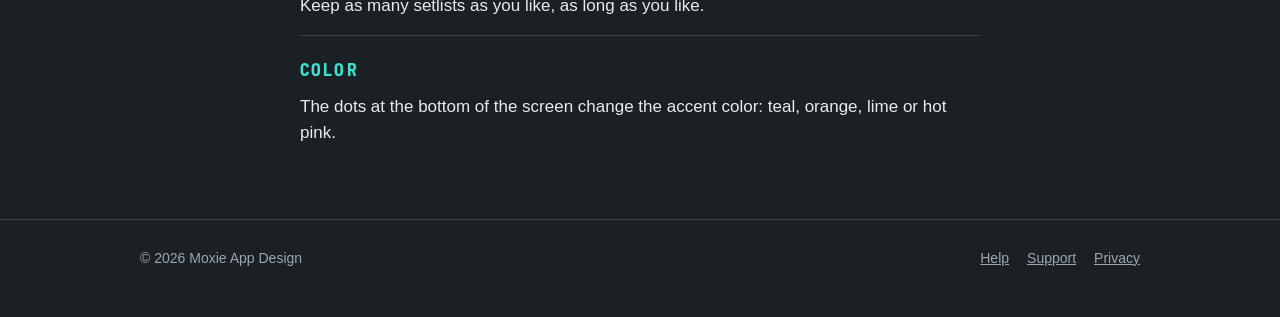
==== commit a2a3226f: "Betternome is free: remove Pro pricing and purchase text Co-Authored-By: Claude Opus 5.5 <noreply@an" ====
--- a/help.html
+++ b/help.html
@@ -4,7 +4,7 @@
 <meta charset="utf-8">
 <meta name="viewport" content="width=device-width,initial-scale=1">
 <title>Help · Betternome</title>
-<meta name="description" content="How to use Betternome: tap and set the tempo, analyze songs, loop, slow down, setlists, Apple Music, Spotify and Pro.">
+<meta name="description" content="How to use Betternome: tap and set the tempo, analyze songs, loop, slow down, setlists, Apple Music, and Spotify.">
 <meta name="theme-color" content="#1b2024">
 <link rel="icon" href="assets/favicon.png">
 <link rel="apple-touch-icon" href="assets/apple-touch-icon.png">
@@ -14,22 +14,21 @@
 <!-- Generated by scripts/build-help.js from help/content.js. Edit those, not this file. -->
 <header class="wrap top">
   <a href="/"><img src="assets/logo.png" alt="Betternome" width="458" height="118"></a>
-  <nav><a href="/#features">Features</a><a href="/#pro">Pro</a><a href="help.html" aria-current="page">Help</a></nav>
+  <nav><a href="/#features">Features</a><a href="/#free">Free</a><a href="help.html" aria-current="page">Help</a></nav>
 </header>
 <main class="wrap page">
   <h1>Help</h1>
   <p class="lede">How everything in Betternome works. Questions? See <a href="support.html">Support</a>.</p>
-  <nav class="toc"><a href="#help-tempo">Find and set the tempo</a><a href="#help-click">The click</a><a href="#help-settings">Time, Sub, Sound and Train</a><a href="#help-analyze">Analyze a song</a><a href="#help-loop">Loop a section</a><a href="#help-speed">Song speed</a><a href="#help-streaming">Apple Music and Spotify</a><a href="#help-setlists">Setlists</a><a href="#help-color">Color</a><a href="#help-pro">Betternome Pro</a></nav>
+  <nav class="toc"><a href="#help-tempo">Find and set the tempo</a><a href="#help-click">The click</a><a href="#help-settings">Time, Sub, Sound and Train</a><a href="#help-analyze">Analyze a song</a><a href="#help-loop">Loop a section</a><a href="#help-speed">Song speed</a><a href="#help-streaming">Apple Music and Spotify</a><a href="#help-setlists">Setlists</a><a href="#help-color">Color</a></nav>
 <section class="hsec" id="help-tempo"><h3>Find and set the tempo</h3><p><b>Tap the display</b> in time with the music. After a few taps it shows the BPM, the gap between taps (Interval) and how even your taps are (Steady).</p><p><b>Drag the display up or down</b> to set a tempo (the ▲ ▼ beside the BPM are the reminder). Drag on the big whole number to move 1 BPM at a time, or on the decimal to move 0.1.</p><p><b>÷2 and ×2</b> halve or double the tempo, for when you counted twice as fast or slow as you meant to.</p><p><b>Reset</b> (↻) clears the taps and stops the click.</p></section>
 <section class="hsec" id="help-click"><h3>The click</h3><p><b>Click</b> starts and stops the metronome. Its dot lights while it runs.</p><p><b>Flash</b> flashes the display on every beat, brightest on beat 1. Handy on a loud stage or with headphones off.</p><p><b>Click volume</b> sets how loud the click is. If you hear nothing, check the ring/silent switch: the click follows it.</p></section>
 <section class="hsec" id="help-settings"><h3>Time, Sub, Sound and Train</h3><p>Tap any of the four to change it.</p><p><b>Time</b> is the time signature. Pick one, or make your own: set the beats per bar and note value, an optional grouping like 2+2+3, and tap beats to choose which are accented.</p><p><b>Sub</b> adds subdivisions between beats: 8ths, triplets or 16ths.</p><p><b>Sound</b> picks the click: beep, woodblock, rimshot, cowbell, hi-hat, kick or snare.</p><p><b>Train</b> helps you practice. <b>Ramp</b> changes the tempo by a set amount every few bars until it reaches a target. <b>Gaps</b> plays some bars and goes silent for others, so you keep time on your own. <b>Random</b> drops beats at random.</p></section>
 <section class="hsec" id="help-analyze"><h3>Analyze a song</h3><p><b>Audio file</b> finds the BPM of a song on your phone. <b>Record</b> listens through the mic while you play the song out loud.</p><p>Record starts with a <b>count-in</b>: one bar of clicks at the metronome tempo. Recording starts on the next beat 1, and the click stops so the mic hears only you. Tap Record during the count-in to cancel.</p><p><b>Search a song</b> finds a song's BPM by name. With Apple Music, the song plays right in Betternome.</p><p>Under the BPM, <b>Confidence</b> says how sure the analysis is, <b>Drift</b> how much the tempo wanders, and <b>Length</b> how long the song is.</p><p><b>Play + click</b> plays the song with the metronome on top. Under it, the slider and <b>↺10 / 10↻</b> move through the song; while stopped, they set where Play starts.</p><p><b>Pick the pulse</b> offers half, double and other feels of the same tempo, if the song feels different to you.</p><p><b>Tempo over time</b> charts the tempo across the song, so you can see where it speeds up or slows down.</p></section>
 <section class="hsec" id="help-loop"><h3>Loop a section</h3><p>While the song plays, tap <b>IN</b> on beat 1 of the section, then <b>OUT</b> where it ends. Or tap IN and pick a length under <b>Bars</b>.</p><p>OUT always lands on a whole number of bars, so the click stays in time on every pass.</p><p><b>Drag the IN or OUT time sideways</b> to move it a beat at a time.</p><p><b>Loop</b> turns the loop on and off. <b>Clear</b> removes it.</p><p><b>Metronome click</b> chooses whether the click plays along (Click on) or you hear just the song (Song only). While a song plays, the <b>Click</b> key does the same: it turns the click on or off and the song keeps playing.</p></section>
 <section class="hsec" id="help-speed"><h3>Song speed</h3><p><b>Original</b> plays the song as recorded, and the metronome follows the song.</p><p><b>Follow metronome</b> lets you slow the song down or speed it up: tap or drag the display and the song follows, from half to double speed.</p><p><b>Keep pitch</b> changes the speed without changing the key. <b>Tape speed</b> works like a tape machine: faster sounds higher, slower sounds lower.</p><p>Song speed works with audio files. Apple Music and Spotify songs play at their own speed.</p></section>
-<section class="hsec" id="help-streaming"><h3>Apple Music and Spotify</h3><p><b>Apple Music:</b> tap Connect Apple Music, search, pick a song and tap Play. Playing songs needs an Apple Music subscription; search still finds the BPM without one.</p><p>Under PLAY, <b>↺10 and 10↻</b> jump back or forward 10 seconds, and the slider moves anywhere in the song.</p><p><b>Spotify:</b> tap Connect Spotify, then <b>Use what's playing</b> to pick up the song playing in Spotify. Play / pause needs Spotify Premium.</p><p>Loops work with both. Apple doesn't let apps hear the song, so the click counts from your IN tap and stays in step as the song plays.</p><p><b>Tap the beat</b> (Apple Music): if the click sits off the beat, tap along with the song a few times and the click lines up with your taps. If your taps keep a different tempo than the one on file, it offers to use yours.</p><p>No BPM on file for a song? The click plays at the metronome tempo. Tap <b>Tap the beat</b> along with the song and it offers the tempo you tapped.</p><p><b>Click timing</b> fine-tunes the click by ear, for headphones or speakers that add a delay. Spotify can only jump, so its loop can land a fraction of a second early or late; use Click timing there too.</p></section>
-<section class="hsec" id="help-setlists"><h3>Setlists</h3><p>Tap <b>☰</b> to open Setlists. Set the tempo, time, sub, sound and trainer for a song, type its name and tap <b>Save current</b>.</p><p>A setlist song doesn't need audio: with no song loaded, it saves just the metronome settings. Good for live sets and practice.</p><p>With a song loaded, it's saved too, with its loop, so you can pick up where you left off. Turn off <b>Save with “song”</b> to save just the metronome settings.</p><p>The song you're on shows under the display. Use <b>‹ ›</b> to move to the previous or next song. Songs don't advance on their own.</p><p>Free has one setlist of up to 5 songs. With Pro, keep as many setlists as you like, as long as you like.</p></section>
-<section class="hsec" id="help-color"><h3>Color</h3><p>The dots at the bottom of the screen change the accent color: teal, orange, lime or hot pink. Teal is free; the others come with Pro.</p></section>
-<section class="hsec" id="help-pro"><h3>Betternome Pro</h3><p>Betternome is free. <b>Pro</b> is one payment, no subscription, and adds <b>loops</b>, <b>song speed</b>, the <b>Ramp, Gaps and Random</b> trainers, <b>unlimited setlists</b> and <b>all colors</b>.</p><p>Every Pro feature works <b>once for free</b>, so you can try it first.</p><p>Tap, drag, the click, Flash, Sub, sounds, time signatures, Analyze, and Apple Music and Spotify search are always free.</p><p>Got a new phone? Tap <b>?</b> and then <b>Restore purchase</b>. Pro comes back free on any iPhone with your Apple Account.</p></section>
+<section class="hsec" id="help-streaming"><h3>Apple Music and Spotify</h3><p><b>Apple Music:</b> tap Connect Apple Music, search, pick a song and tap Play. Playing songs needs an Apple Music subscription; search still finds the BPM without one.</p><p>Under PLAY, <b>↺10 and 10↻</b> jump back or forward 10 seconds, and the slider moves anywhere in the song.</p><p><b>Spotify:</b> tap Connect Spotify, then <b>Use what's playing</b> to pick up the song playing in Spotify.</p><p>Loops work with both. Apple doesn't let apps hear the song, so the click counts from your IN tap and stays in step as the song plays.</p><p><b>Tap the beat</b> (Apple Music): if the click sits off the beat, tap along with the song a few times and the click lines up with your taps. If your taps keep a different tempo than the one on file, it offers to use yours.</p><p>No BPM on file for a song? The click plays at the metronome tempo. Tap <b>Tap the beat</b> along with the song and it offers the tempo you tapped.</p><p><b>Click timing</b> fine-tunes the click by ear, for headphones or speakers that add a delay. Spotify can only jump, so its loop can land a fraction of a second early or late; use Click timing there too.</p></section>
+<section class="hsec" id="help-setlists"><h3>Setlists</h3><p>Tap <b>☰</b> to open Setlists. Set the tempo, time, sub, sound and trainer for a song, type its name and tap <b>Save current</b>.</p><p>A setlist song doesn't need audio: with no song loaded, it saves just the metronome settings. Good for live sets and practice.</p><p>With a song loaded, it's saved too, with its loop, so you can pick up where you left off. Turn off <b>Save with “song”</b> to save just the metronome settings.</p><p>The song you're on shows under the display. Use <b>‹ ›</b> to move to the previous or next song. Songs don't advance on their own.</p><p>Keep as many setlists as you like, as long as you like.</p></section>
+<section class="hsec" id="help-color"><h3>Color</h3><p>The dots at the bottom of the screen change the accent color: teal, orange, lime or hot pink.</p></section>
 </main>
 <footer>
   <div class="wrap">
